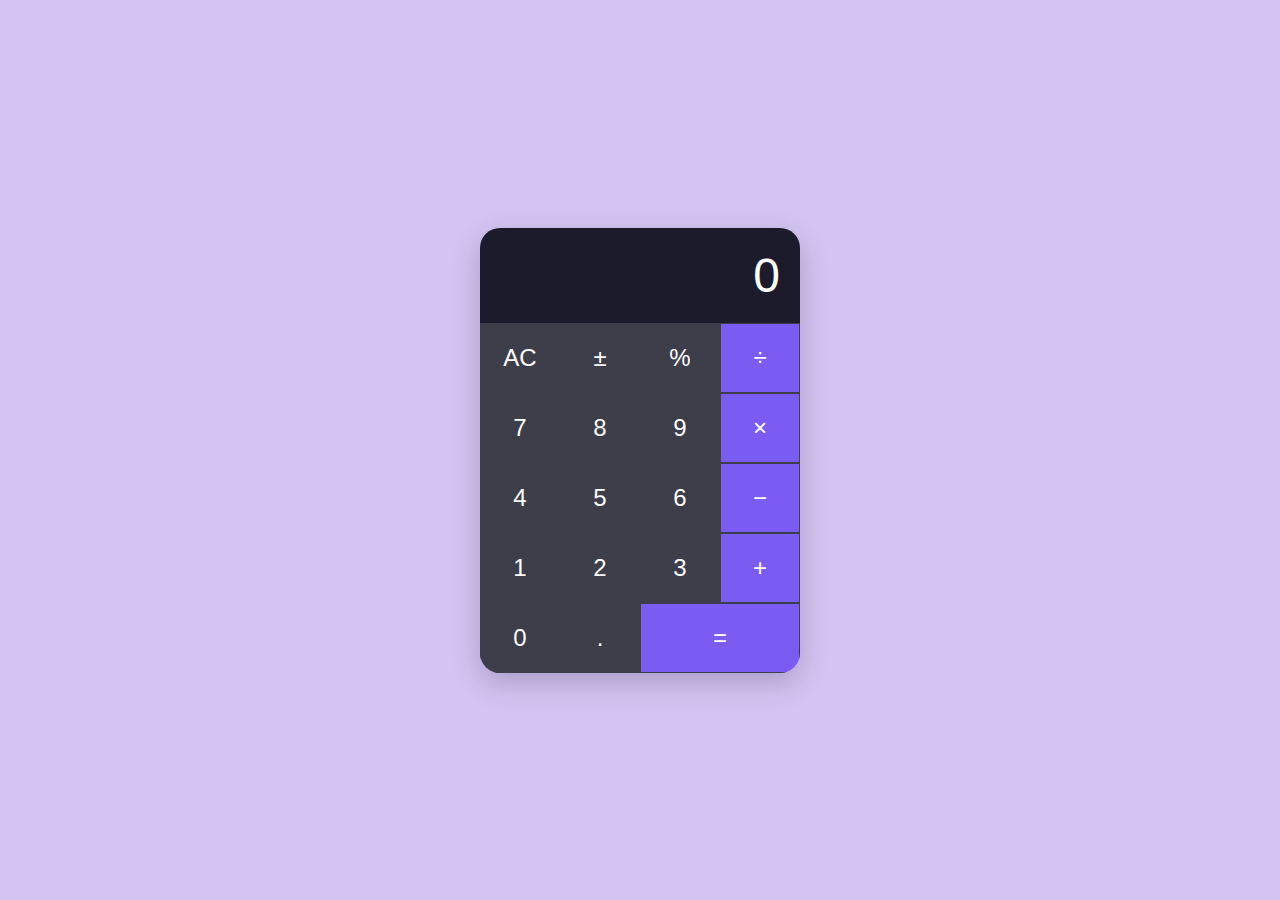
==== modul2/Tugas 1/index.html @ 2cd24145 "first" ====
<!DOCTYPE html>
<html lang="en">
<head>
    <meta charset="UTF-8">
    <meta name="viewport" content="width=device-width, initial-scale=1.0">
    <title>Calculator</title>
    <link rel="stylesheet" href="styles.css">
</head>
<body>
    <div class="calculator">
        <div class="display" id="display">0</div>
        <div class="buttons">
            <div class="button" id="clear">AC</div>
            <div class="button">±</div>
            <div class="button">%</div>
            <div class="button operator">÷</div>
            <div class="button">7</div>
            <div class="button">8</div>
            <div class="button">9</div>
            <div class="button operator">×</div>
            <div class="button">4</div>
            <div class="button">5</div>
            <div class="button">6</div>
            <div class="button operator">−</div>
            <div class="button">1</div>
            <div class="button">2</div>
            <div class="button">3</div>
            <div class="button operator">+</div>
            <div class="button">0</div>
            <div class="button">.</div>
            <div class="button operator" style="grid-column: span 2;" id="equals">=</div>
        </div>
    </div>

    <script src="script.js"></script>
</body>
</html>
---- modul2/Tugas 1/styles.css ----
body {
    display: flex;
    justify-content: center;
    align-items: center;
    height: 100vh;
    background-color: #d3c4f3;
    margin: 0;
    font-family: 'Arial', sans-serif;
}

.calculator {
    width: 320px;
    border-radius: 20px;
    overflow: hidden;
    box-shadow: 0px 10px 30px rgba(0, 0, 0, 0.2);
}

.display {
    background-color: #1c1b2b;
    color: white;
    text-align: right;
    padding: 20px;
    font-size: 48px;
}

.buttons {
    display: grid;
    grid-template-columns: repeat(4, 1fr);
}

.button {
    background-color: #3e3d4a;
    border: 1px solid #3e3d4a;
    color: white;
    font-size: 24px;
    padding: 20px;
    text-align: center;
    cursor: pointer;
}

.button.operator {
    background-color: #7a5cf3;
}

.button:active {
    background-color: #5a5a5a;
}

.button.operator:active {
    background-color: #5a3cf3;
}
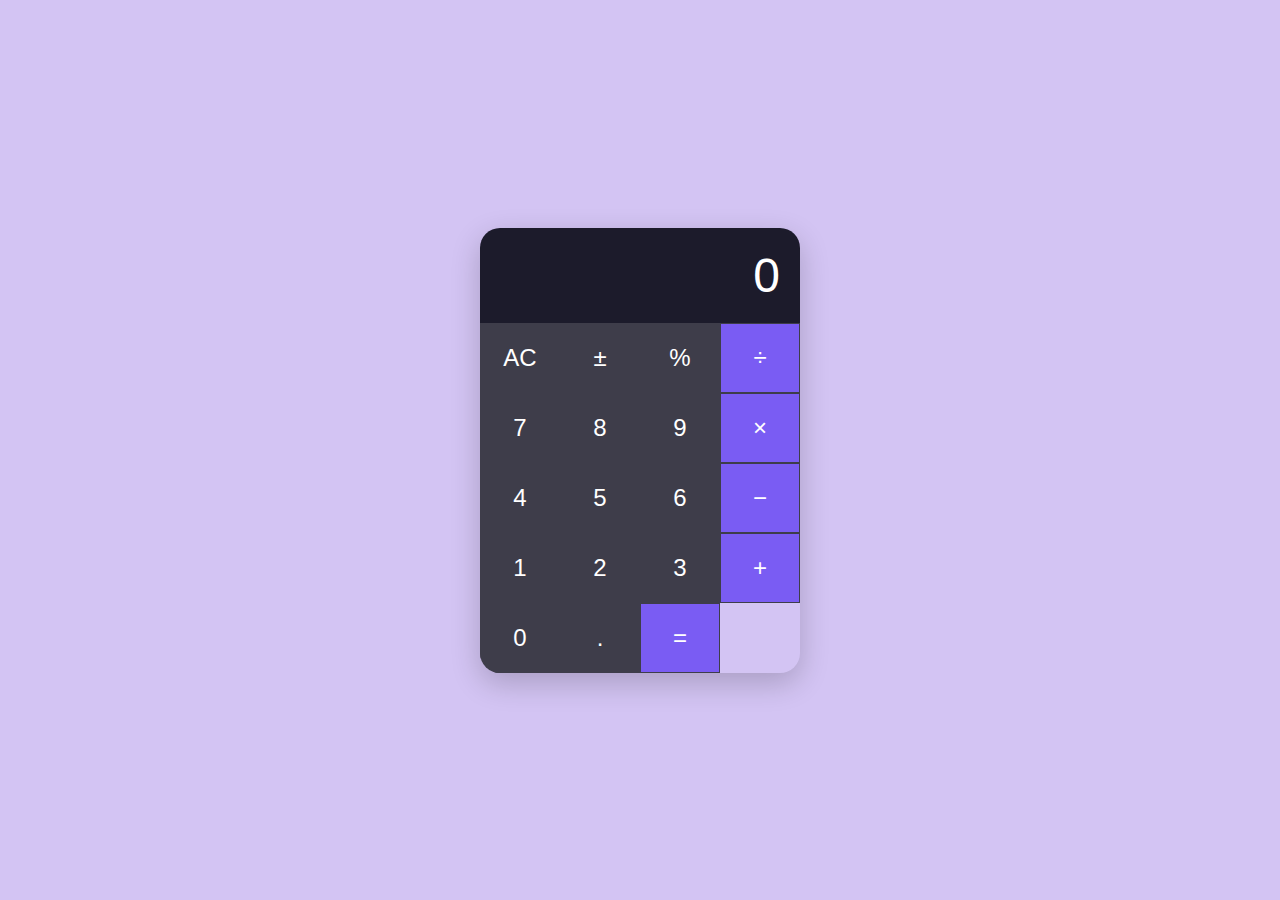
==== commit bdbecb4f: "first" ====
--- a/modul2/Tugas 1/index.html
+++ b/modul2/Tugas 1/index.html
@@ -1,17 +1,17 @@
 <!DOCTYPE html>
-<html lang="en">
+<html lang="id">
 <head>
     <meta charset="UTF-8">
     <meta name="viewport" content="width=device-width, initial-scale=1.0">
-    <title>Calculator</title>
     <link rel="stylesheet" href="styles.css">
+    <title>Kalkulator</title>
 </head>
 <body>
     <div class="calculator">
         <div class="display" id="display">0</div>
         <div class="buttons">
             <div class="button" id="clear">AC</div>
-            <div class="button">±</div>
+            <div class="button" id="toggle-sign">±</div>
             <div class="button">%</div>
             <div class="button operator">÷</div>
             <div class="button">7</div>
@@ -28,10 +28,9 @@
             <div class="button operator">+</div>
             <div class="button">0</div>
             <div class="button">.</div>
-            <div class="button operator" style="grid-column: span 2;" id="equals">=</div>
+            <div class="button operator" id="equals">=</div>
         </div>
     </div>
-
     <script src="script.js"></script>
 </body>
-</html>
+</html>--- a/modul2/Tugas 1/styles.css
+++ b/modul2/Tugas 1/styles.css
@@ -48,4 +48,4 @@
 
 .button.operator:active {
     background-color: #5a3cf3;
-}
+}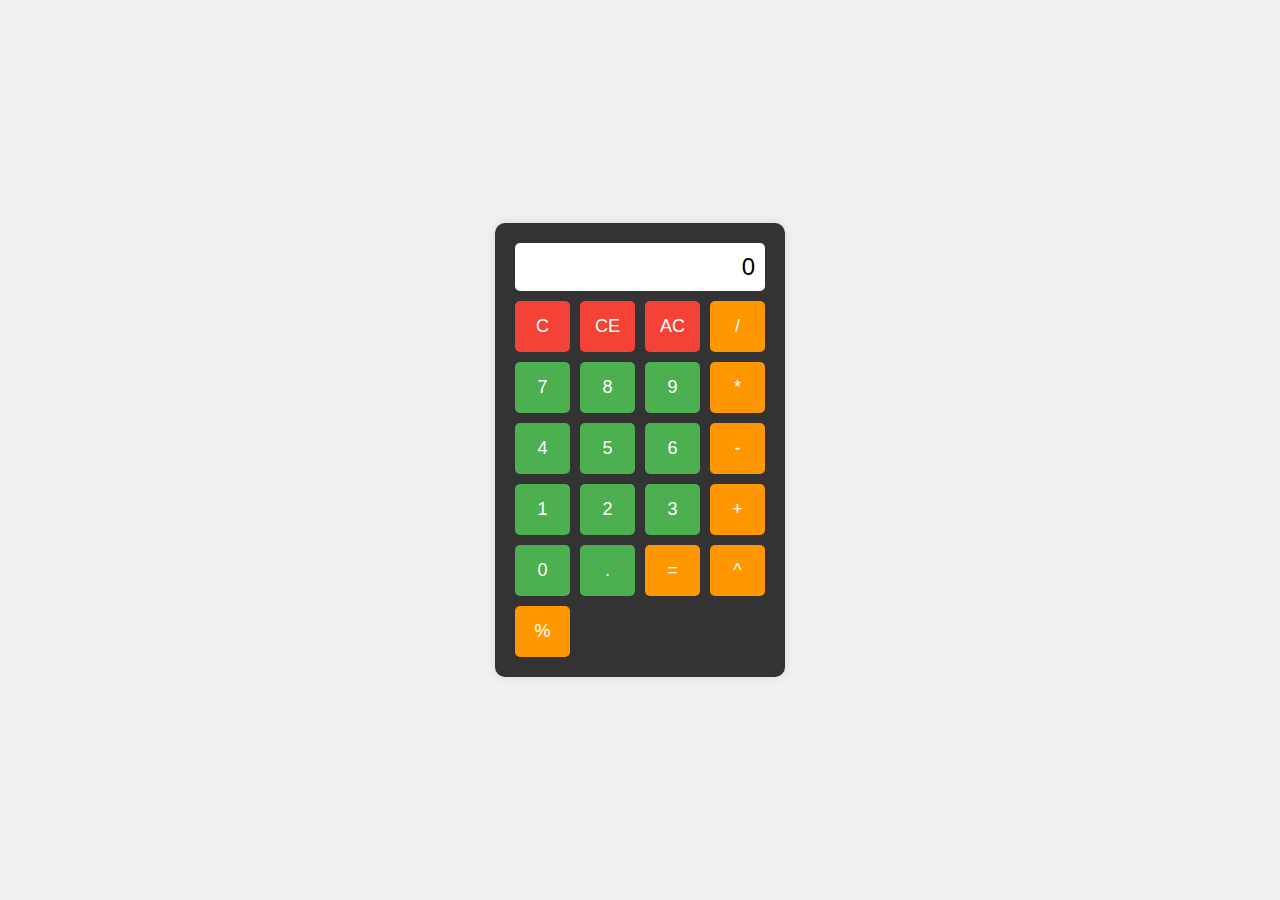
==== commit 8d01d4c2: "first" ====
--- a/modul2/Tugas 1/index.html
+++ b/modul2/Tugas 1/index.html
@@ -1,34 +1,36 @@
 <!DOCTYPE html>
-<html lang="id">
+<html lang="en">
 <head>
     <meta charset="UTF-8">
     <meta name="viewport" content="width=device-width, initial-scale=1.0">
+    <title>JavaScript Calculator</title>
     <link rel="stylesheet" href="styles.css">
-    <title>Kalkulator</title>
 </head>
 <body>
     <div class="calculator">
         <div class="display" id="display">0</div>
         <div class="buttons">
-            <div class="button" id="clear">AC</div>
-            <div class="button" id="toggle-sign">±</div>
-            <div class="button">%</div>
-            <div class="button operator">÷</div>
-            <div class="button">7</div>
-            <div class="button">8</div>
-            <div class="button">9</div>
-            <div class="button operator">×</div>
-            <div class="button">4</div>
-            <div class="button">5</div>
-            <div class="button">6</div>
-            <div class="button operator">−</div>
-            <div class="button">1</div>
-            <div class="button">2</div>
-            <div class="button">3</div>
-            <div class="button operator">+</div>
-            <div class="button">0</div>
-            <div class="button">.</div>
-            <div class="button operator" id="equals">=</div>
+            <button class="clear" onclick="clearAll()">C</button>
+            <button class="clear" onclick="clearAll()">CE</button>
+            <button class="clear" onclick="clearAll()">AC</button>
+            <button class="operator" onclick="appendOperator('/')">/</button>
+            <button onclick="appendNumber(7)">7</button>
+            <button onclick="appendNumber(8)">8</button>
+            <button onclick="appendNumber(9)">9</button>
+            <button class="operator" onclick="appendOperator('*')">*</button>
+            <button onclick="appendNumber(4)">4</button>
+            <button onclick="appendNumber(5)">5</button>
+            <button onclick="appendNumber(6)">6</button>
+            <button class="operator" onclick="appendOperator('-')">-</button>
+            <button onclick="appendNumber(1)">1</button>
+            <button onclick="appendNumber(2)">2</button>
+            <button onclick="appendNumber(3)">3</button>
+            <button class="operator" onclick="appendOperator('+')">+</button>
+            <button onclick="appendNumber(0)">0</button>
+            <button onclick="appendDecimal()">.</button>
+            <button class="operator" onclick="calculate()">=</button>
+            <button class="operator" onclick="appendOperator('^')">^</button>
+            <button class="operator" onclick="appendOperator('%')">%</button>
         </div>
     </div>
     <script src="script.js"></script>
--- a/modul2/Tugas 1/styles.css
+++ b/modul2/Tugas 1/styles.css
@@ -1,51 +1,61 @@
 body {
+    font-family: Arial, sans-serif;
     display: flex;
     justify-content: center;
     align-items: center;
     height: 100vh;
-    background-color: #d3c4f3;
     margin: 0;
-    font-family: 'Arial', sans-serif;
+    background-color: #f0f0f0;
 }
 
 .calculator {
-    width: 320px;
-    border-radius: 20px;
-    overflow: hidden;
-    box-shadow: 0px 10px 30px rgba(0, 0, 0, 0.2);
+    background-color: #333;
+    border-radius: 10px;
+    padding: 20px;
+    box-shadow: 0 0 10px rgba(0, 0, 0, 0.1);
 }
 
 .display {
-    background-color: #1c1b2b;
-    color: white;
+    background-color: #fff;
+    padding: 10px;
+    font-size: 24px;
     text-align: right;
-    padding: 20px;
-    font-size: 48px;
+    margin-bottom: 10px;
+    border-radius: 5px;
 }
 
 .buttons {
     display: grid;
     grid-template-columns: repeat(4, 1fr);
+    gap: 10px;
 }
 
-.button {
-    background-color: #3e3d4a;
-    border: 1px solid #3e3d4a;
+button {
+    padding: 15px;
+    font-size: 18px;
+    border: none;
+    border-radius: 5px;
+    cursor: pointer;
+    background-color: #4CAF50;
     color: white;
-    font-size: 24px;
-    padding: 20px;
-    text-align: center;
-    cursor: pointer;
 }
 
-.button.operator {
-    background-color: #7a5cf3;
+button:hover {
+    background-color: #45a049;
 }
 
-.button:active {
-    background-color: #5a5a5a;
+.operator {
+    background-color: #ff9800;
 }
 
-.button.operator:active {
-    background-color: #5a3cf3;
+.operator:hover {
+    background-color: #e68a00;
+}
+
+.clear {
+    background-color: #f44336;
+}
+
+.clear:hover {
+    background-color: #da190b;
 }